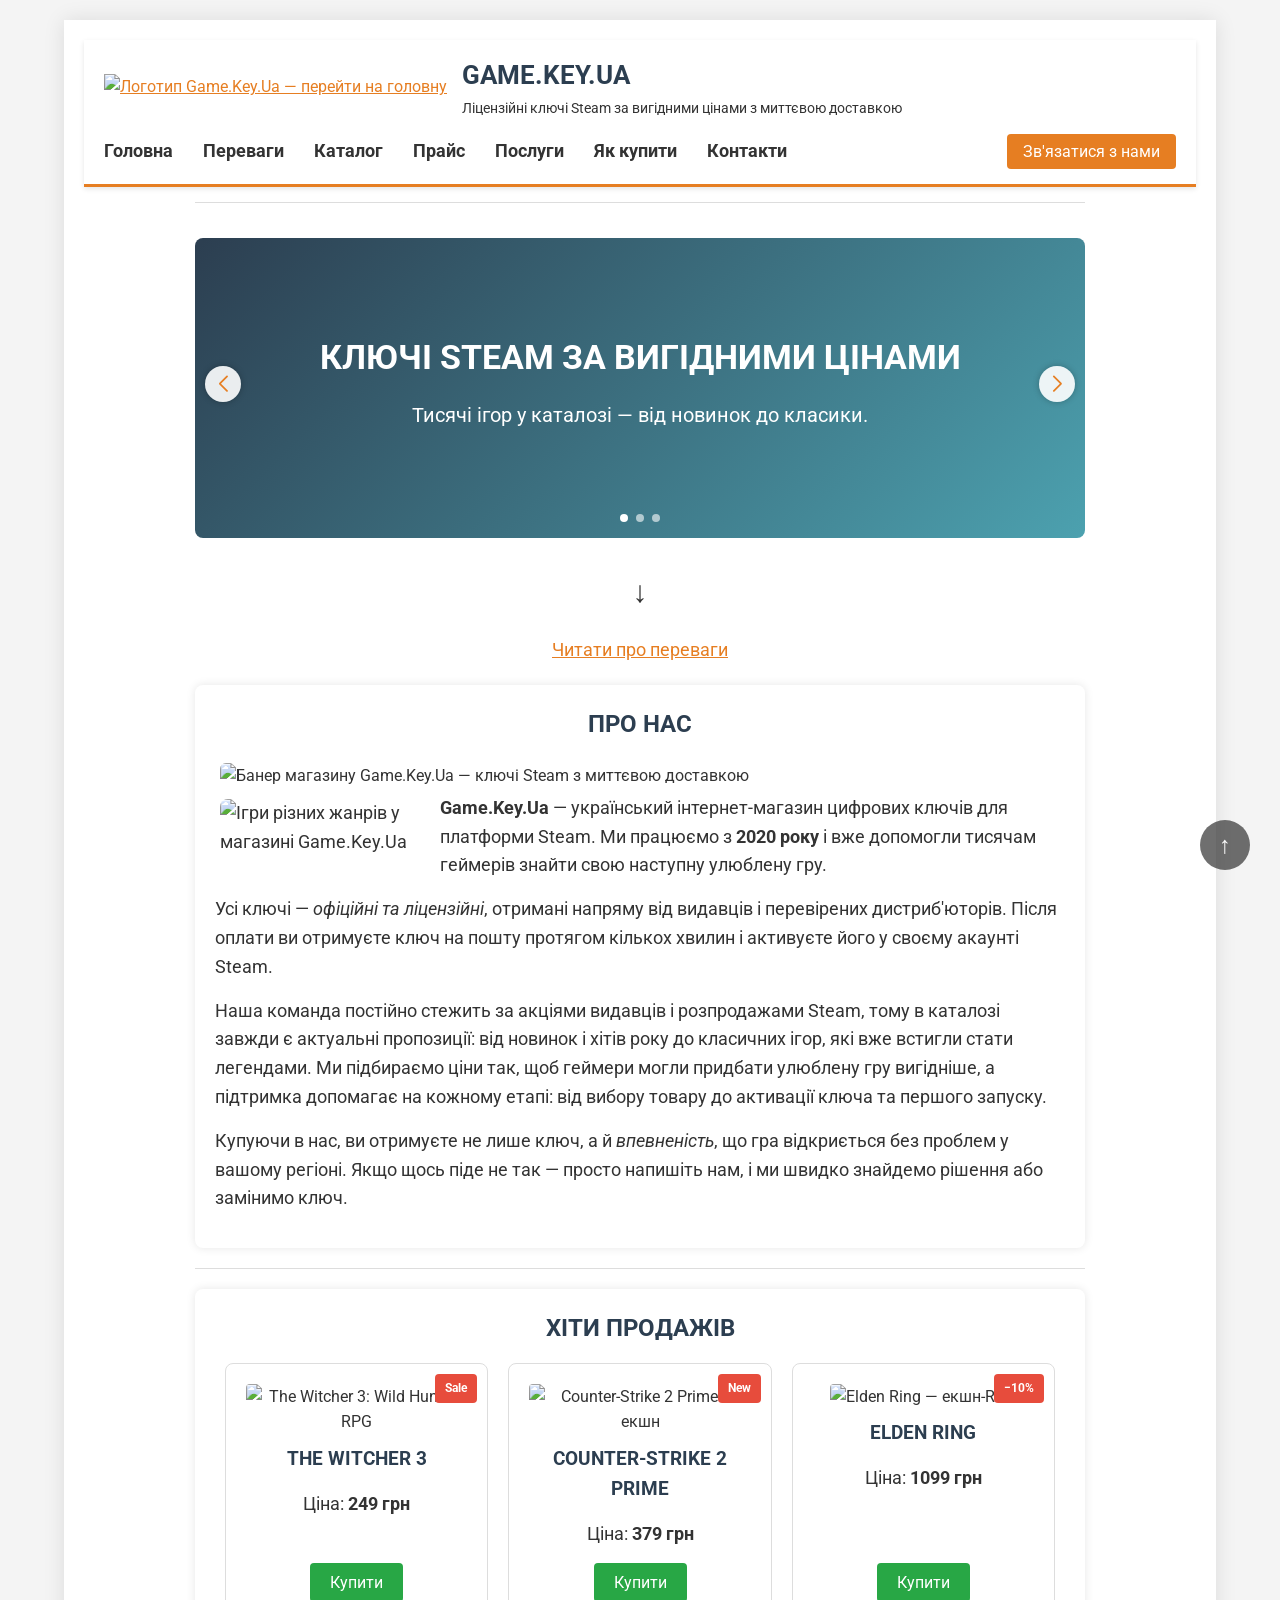
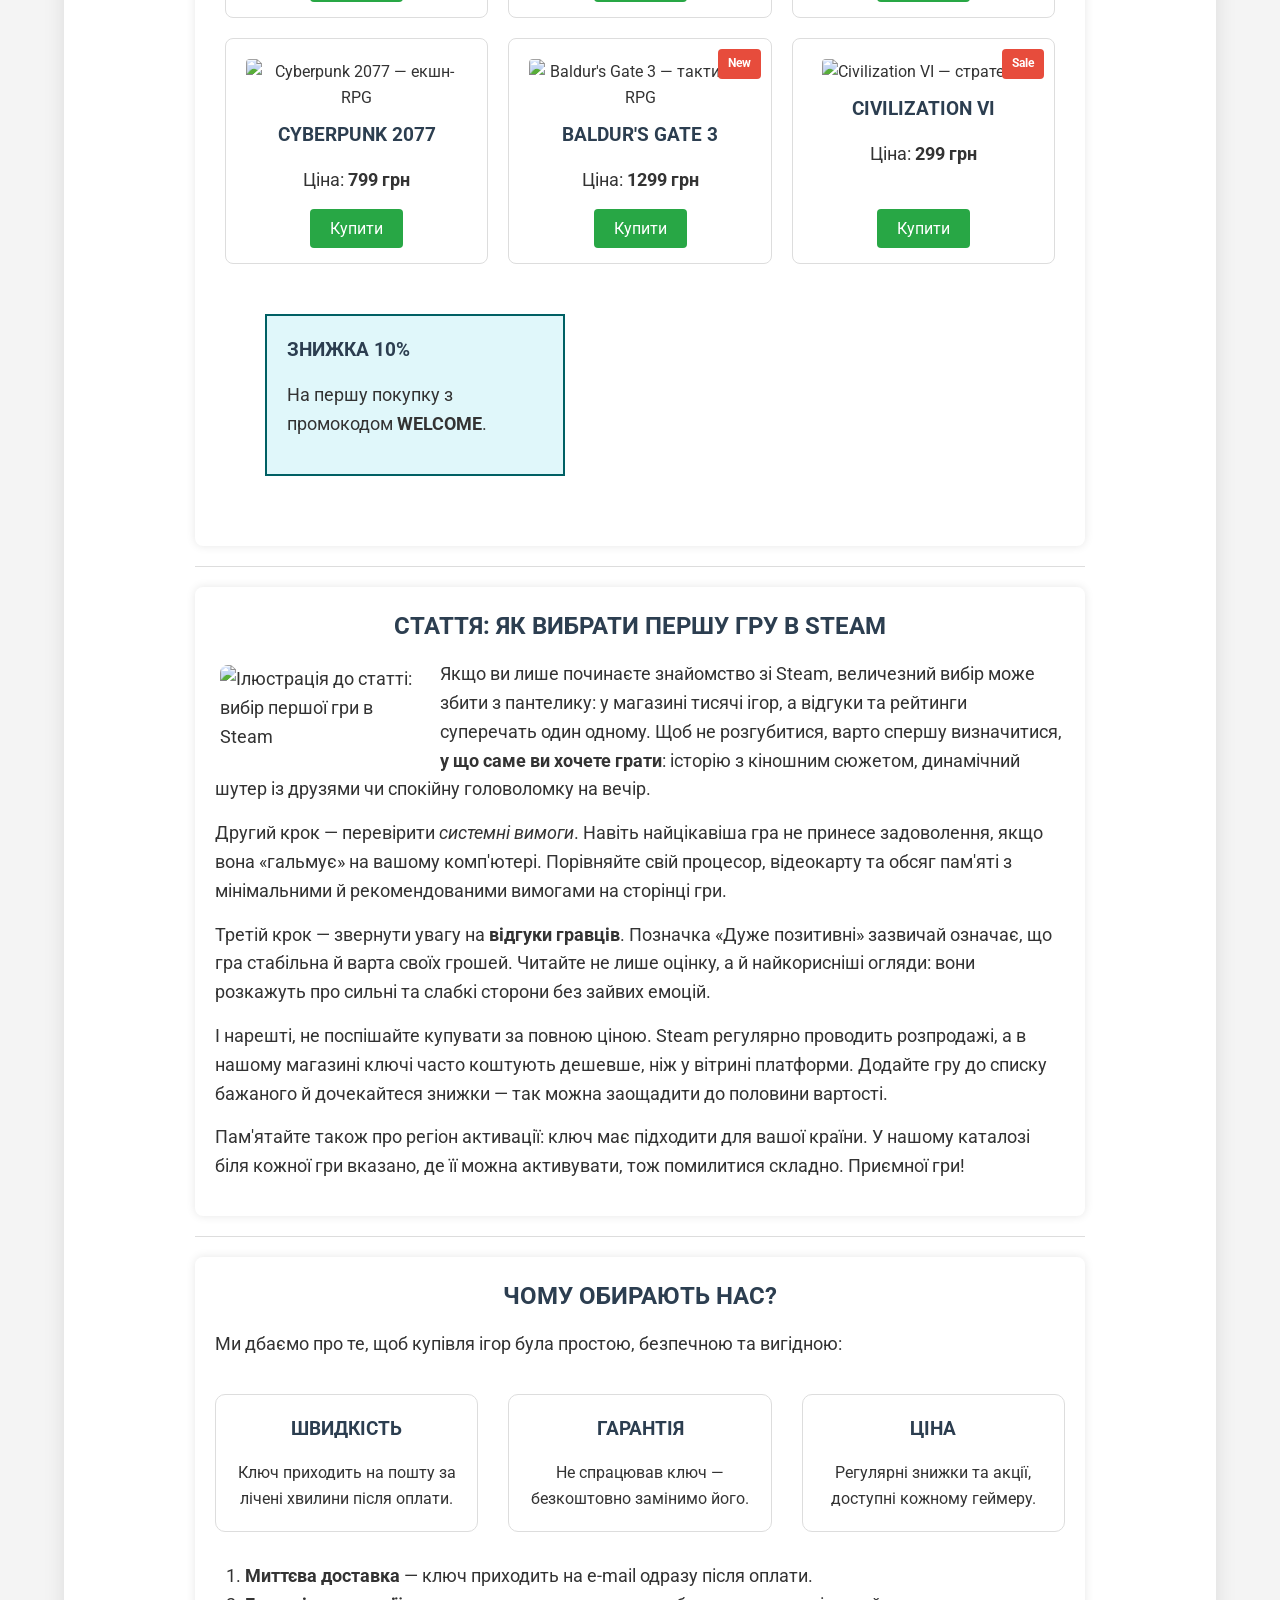
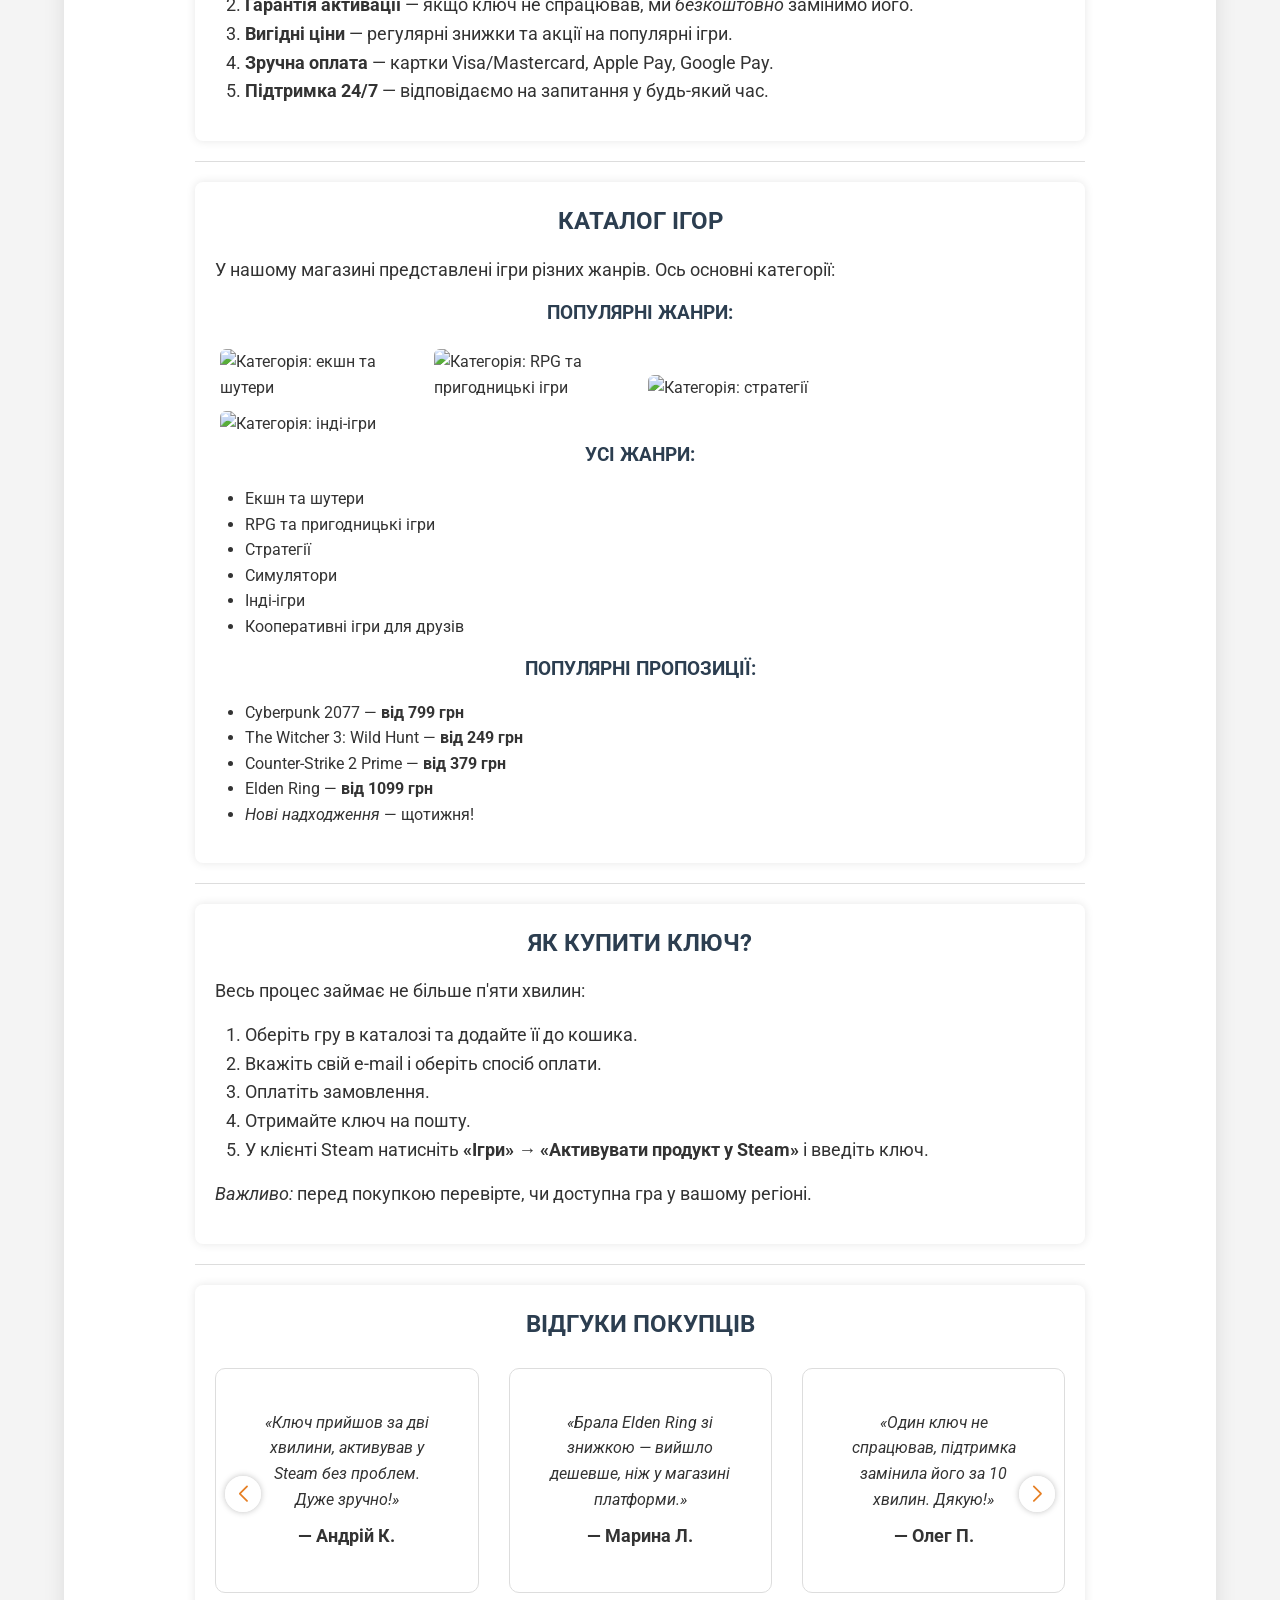
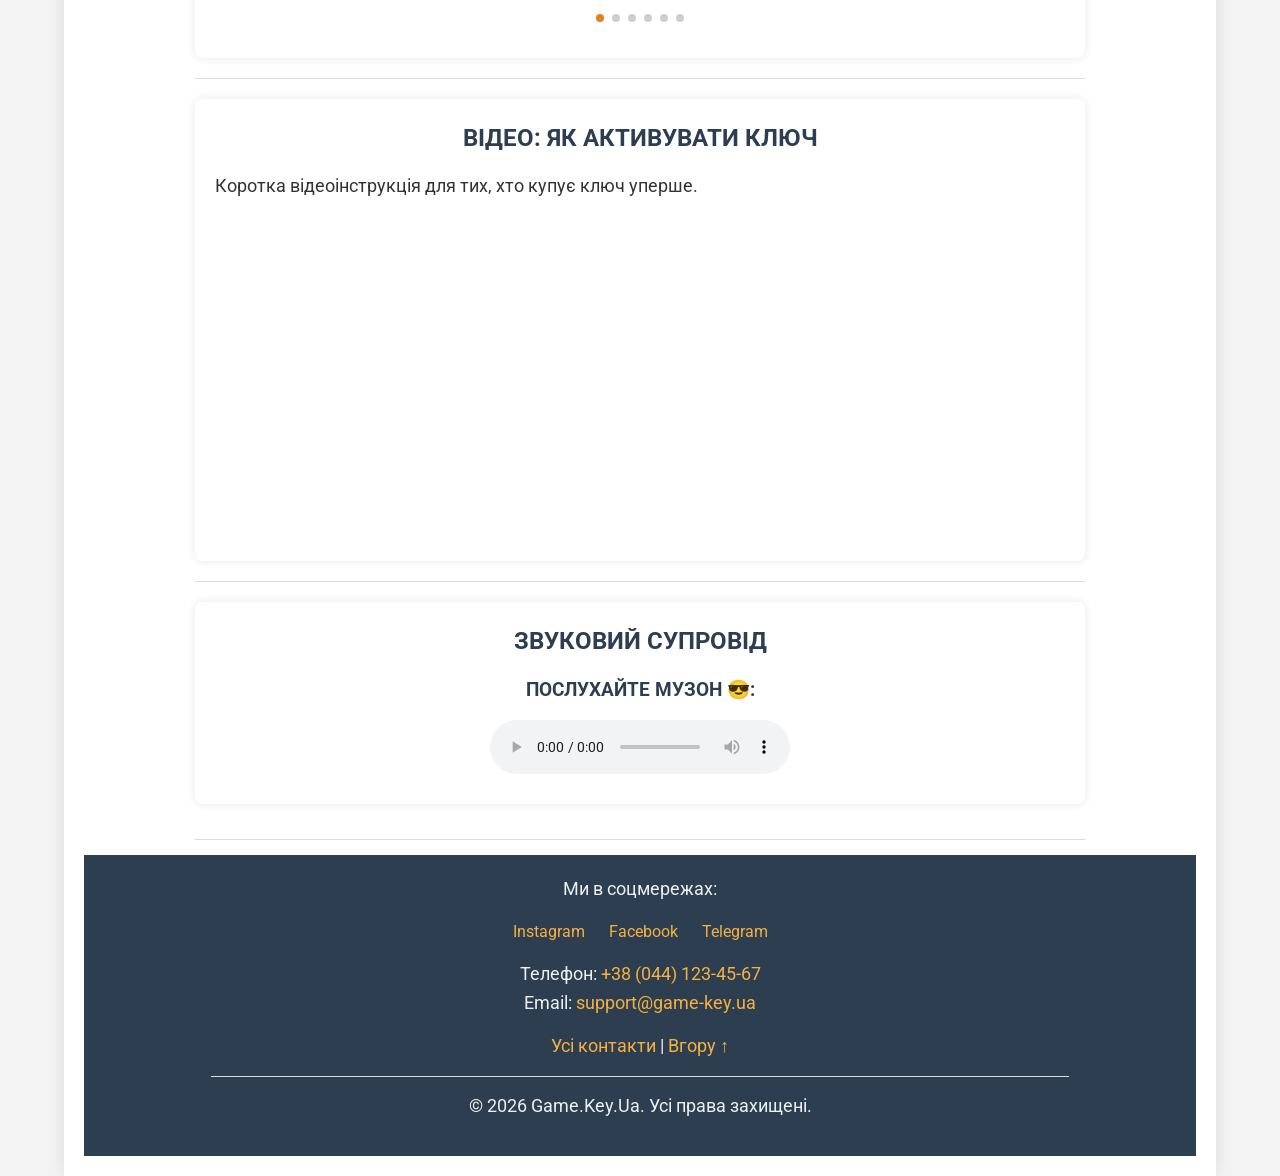
==== index.html @ f71680e0 "Add files via upload Final release" ====
<!DOCTYPE html>
<html lang="uk">
<head>
    <meta charset="UTF-8">
    <meta name="viewport" content="width=device-width, initial-scale=1.0">
    <title>Game.Key.Ua — магазин ключів Steam</title>
    <link rel="preconnect" href="https://fonts.googleapis.com">
    <link rel="preconnect" href="https://fonts.gstatic.com" crossorigin>
    <link href="https://fonts.googleapis.com/css2?family=Roboto:wght@400;700&amp;display=swap" rel="stylesheet">
    <link rel="stylesheet" href="https://cdn.jsdelivr.net/npm/swiper@11/swiper-bundle.min.css">
    <link rel="stylesheet" href="style.css">
</head>
<body>

    <div class="container wrapper">

    <header class="main-header" id="top">
        <div class="logo">
            <a href="index.html">
                <img src="img/logo.png" alt="Логотип Game.Key.Ua — перейти на головну" width="50">
            </a>
            <div class="logo-text">
                <h1>Game.Key.Ua</h1>
                <p>Ліцензійні ключі Steam за вигідними цінами з миттєвою доставкою</p>
            </div>
        </div>
        <nav class="main-menu">
            <ul>
                <li><a href="index.html">Головна</a></li>
                <li><a href="index.html#advantages">Переваги</a></li>
                <li><a href="catalog.html">Каталог</a></li>
                <li><a href="price.html">Прайс</a></li>
                <li><a href="services.html">Послуги</a></li>
                <li><a href="index.html#how-to-buy">Як купити</a></li>
                <li><a href="contacts.html">Контакти</a></li>
            </ul>
        </nav>

        <button type="button" id="open-modal-btn" class="contact-btn">Зв'язатися з нами</button>

        <button class="hamburger" aria-label="Меню" aria-expanded="false">
            <span class="bar"></span>
            <span class="bar"></span>
            <span class="bar"></span>
        </button>

        <nav class="mobile-menu">
            <a href="index.html">Головна</a>
            <a href="index.html#advantages">Переваги</a>
            <a href="catalog.html">Каталог</a>
            <a href="price.html">Прайс</a>
            <a href="services.html">Послуги</a>
            <a href="index.html#how-to-buy">Як купити</a>
            <a href="contacts.html">Контакти</a>
        </nav>
    </header>

    <hr>

    <main>

        <section class="hero">
            <div class="swiper heroSwiper">
                <div class="swiper-wrapper">
                    <div class="swiper-slide hero-slide hero-slide-1">
                        <h2>Ключі Steam за вигідними цінами</h2>
                        <p>Тисячі ігор у каталозі — від новинок до класики.</p>
                    </div>
                    <div class="swiper-slide hero-slide hero-slide-2">
                        <h2>Миттєва доставка</h2>
                        <p>Ключ приходить на e-mail за лічені хвилини після оплати.</p>
                    </div>
                    <div class="swiper-slide hero-slide hero-slide-3">
                        <h2>Гарантія активації</h2>
                        <p>Не спрацював ключ — безкоштовно замінимо його.</p>
                    </div>
                </div>

                <div class="swiper-button-next"></div>
                <div class="swiper-button-prev"></div>

                <div class="swiper-pagination"></div>
            </div>

            <div class="scroll-down">
                <span>↓</span>
            </div>
        </section>

        <p class="intro-link"><a href="#advantages">Читати про переваги</a></p>

        <section class="about-section" id="about">
            <h2>Про нас</h2>
            <img src="img/main-bg.jpg" alt="Банер магазину Game.Key.Ua — ключі Steam з миттєвою доставкою" width="600">
            <p>
                <img class="float-img" src="img/game-strategy.jpg" alt="Ігри різних жанрів у магазині Game.Key.Ua">
                <strong>Game.Key.Ua</strong> — український інтернет-магазин цифрових ключів для платформи Steam.
                Ми працюємо з <strong>2020 року</strong> і вже допомогли тисячам геймерів знайти
                свою наступну улюблену гру.
            </p>
            <p>
                Усі ключі — <em>офіційні та ліцензійні</em>, отримані напряму від видавців
                і перевірених дистриб'юторів. Після оплати ви отримуєте ключ на пошту
                протягом кількох хвилин і активуєте його у своєму акаунті Steam.
            </p>
            <p>
                Наша команда постійно стежить за акціями видавців і розпродажами Steam, тому в каталозі
                завжди є актуальні пропозиції: від новинок і хітів року до класичних ігор, які
                вже встигли стати легендами. Ми підбираємо ціни так, щоб геймери могли
                придбати улюблену гру вигідніше, а підтримка допомагає на кожному етапі: від вибору
                товару до активації ключа та першого запуску.
            </p>
            <p>
                Купуючи в нас, ви отримуєте не лише ключ, а й <em>впевненість</em>, що гра відкриється
                без проблем у вашому регіоні. Якщо щось піде не так — просто напишіть нам, і ми
                швидко знайдемо рішення або замінимо ключ.
            </p>
        </section>

        <hr>

        <section class="about-section" id="hits">
            <h2>Хіти продажів</h2>
            <div class="catalog">
                <div class="product-item">
                    <span class="badge">Sale</span>
                    <img src="img/game-rpg.jpg" alt="The Witcher 3: Wild Hunt — RPG">
                    <h3>The Witcher 3</h3>
                    <p>Ціна: <strong>249 грн</strong></p>
                    <button type="button">Купити</button>
                </div>
                <div class="product-item">
                    <span class="badge">New</span>
                    <img src="img/game-action.jpg" alt="Counter-Strike 2 Prime — екшн">
                    <h3>Counter-Strike 2 Prime</h3>
                    <p>Ціна: <strong>379 грн</strong></p>
                    <button type="button">Купити</button>
                </div>
                <div class="product-item">
                    <span class="badge">−10%</span>
                    <img src="img/game-indie.jpg" alt="Elden Ring — екшн-RPG">
                    <h3>Elden Ring</h3>
                    <p>Ціна: <strong>1099 грн</strong></p>
                    <button type="button">Купити</button>
                </div>
                <div class="product-item">
                    <img src="img/game-action.jpg" alt="Cyberpunk 2077 — екшн-RPG">
                    <h3>Cyberpunk 2077</h3>
                    <p>Ціна: <strong>799 грн</strong></p>
                    <button type="button">Купити</button>
                </div>
                <div class="product-item">
                    <span class="badge">New</span>
                    <img src="img/game-rpg.jpg" alt="Baldur's Gate 3 — тактична RPG">
                    <h3>Baldur's Gate 3</h3>
                    <p>Ціна: <strong>1299 грн</strong></p>
                    <button type="button">Купити</button>
                </div>
                <div class="product-item">
                    <span class="badge">Sale</span>
                    <img src="img/game-strategy.jpg" alt="Civilization VI — стратегія">
                    <h3>Civilization VI</h3>
                    <p>Ціна: <strong>299 грн</strong></p>
                    <button type="button">Купити</button>
                </div>
            </div>

            <div class="card">
                <h3>Знижка 10%</h3>
                <p>На першу покупку з промокодом <strong>WELCOME</strong>.</p>
            </div>
        </section>

        <hr>

        <section class="about-section" id="article">
            <article>
                <h2>Стаття: як вибрати першу гру в Steam</h2>
                <p>
                    <img class="float-img" src="img/game-indie.jpg" alt="Ілюстрація до статті: вибір першої гри в Steam">
                    Якщо ви лише починаєте знайомство зі Steam, величезний вибір може збити з пантелику:
                    у магазині тисячі ігор, а відгуки та рейтинги суперечать один одному. Щоб не
                    розгубитися, варто спершу визначитися, <strong>у що саме ви хочете грати</strong>:
                    історію з кіношним сюжетом, динамічний шутер із друзями чи спокійну головоломку на вечір.
                </p>
                <p>
                    Другий крок — перевірити <em>системні вимоги</em>. Навіть найцікавіша гра не принесе
                    задоволення, якщо вона «гальмує» на вашому комп'ютері. Порівняйте свій процесор,
                    відеокарту та обсяг пам'яті з мінімальними й рекомендованими вимогами на сторінці гри.
                </p>
                <p>
                    Третій крок — звернути увагу на <strong>відгуки гравців</strong>. Позначка «Дуже позитивні»
                    зазвичай означає, що гра стабільна й варта своїх грошей. Читайте не лише оцінку,
                    а й найкорисніші огляди: вони розкажуть про сильні та слабкі сторони без зайвих емоцій.
                </p>
                <p>
                    І нарешті, не поспішайте купувати за повною ціною. Steam регулярно проводить розпродажі,
                    а в нашому магазині ключі часто коштують дешевше, ніж у вітрині платформи. Додайте гру
                    до списку бажаного й дочекайтеся знижки — так можна заощадити до половини вартості.
                </p>
                <p>
                    Пам'ятайте також про регіон активації: ключ має підходити для вашої країни. У нашому каталозі
                    біля кожної гри вказано, де її можна активувати, тож помилитися складно. Приємної гри!
                </p>
            </article>
        </section>

        <hr>

        <section class="about-section" id="advantages">
            <h2>Чому обирають нас?</h2>
            <p>Ми дбаємо про те, щоб купівля ігор була простою, безпечною та вигідною:</p>

            <div class="features">
                <div class="feature-card">
                    <h3>Швидкість</h3>
                    <p>Ключ приходить на пошту за лічені хвилини після оплати.</p>
                </div>
                <div class="feature-card">
                    <h3>Гарантія</h3>
                    <p>Не спрацював ключ — безкоштовно замінимо його.</p>
                </div>
                <div class="feature-card">
                    <h3>Ціна</h3>
                    <p>Регулярні знижки та акції, доступні кожному геймеру.</p>
                </div>
            </div>

            <ol>
                <li><strong>Миттєва доставка</strong> — ключ приходить на e-mail одразу після оплати.</li>
                <li><strong>Гарантія активації</strong> — якщо ключ не спрацював, ми <em>безкоштовно</em> замінимо його.</li>
                <li><strong>Вигідні ціни</strong> — регулярні знижки та акції на популярні ігри.</li>
                <li><strong>Зручна оплата</strong> — картки Visa/Mastercard, Apple Pay, Google Pay.</li>
                <li><strong>Підтримка 24/7</strong> — відповідаємо на запитання у будь-який час.</li>
            </ol>
        </section>

        <hr>

        <section class="about-section" id="catalog">
            <h2>Каталог ігор</h2>
            <p>У нашому магазині представлені ігри різних жанрів. Ось основні категорії:</p>

            <h3>Популярні жанри:</h3>
            <img src="img/game-action.jpg" alt="Категорія: екшн та шутери" width="200">
            <img src="img/game-rpg.jpg" alt="Категорія: RPG та пригодницькі ігри" width="200">
            <img src="img/game-strategy.jpg" alt="Категорія: стратегії" width="200">
            <img src="img/game-indie.jpg" alt="Категорія: інді-ігри" width="200">

            <h3>Усі жанри:</h3>
            <ul>
                <li>Екшн та шутери</li>
                <li>RPG та пригодницькі ігри</li>
                <li>Стратегії</li>
                <li>Симулятори</li>
                <li>Інді-ігри</li>
                <li>Кооперативні ігри для друзів</li>
            </ul>

            <h3>Популярні пропозиції:</h3>
            <ul>
                <li>Cyberpunk 2077 — <strong>від 799 грн</strong></li>
                <li>The Witcher 3: Wild Hunt — <strong>від 249 грн</strong></li>
                <li>Counter-Strike 2 Prime — <strong>від 379 грн</strong></li>
                <li>Elden Ring — <strong>від 1099 грн</strong></li>
                <li><em>Нові надходження</em> — щотижня!</li>
            </ul>
        </section>

        <hr>

        <section class="about-section" id="how-to-buy">
            <h2>Як купити ключ?</h2>
            <p>Весь процес займає не більше п'яти хвилин:</p>
            <ol>
                <li>Оберіть гру в каталозі та додайте її до кошика.</li>
                <li>Вкажіть свій e-mail і оберіть спосіб оплати.</li>
                <li>Оплатіть замовлення.</li>
                <li>Отримайте ключ на пошту.</li>
                <li>У клієнті Steam натисніть <strong>«Ігри» → «Активувати продукт у Steam»</strong> і введіть ключ.</li>
            </ol>
            <p>
                <em>Важливо:</em> перед покупкою перевірте, чи доступна гра у вашому регіоні.
            </p>
        </section>

        <hr>

        <section class="about-section" id="reviews">
            <h2>Відгуки покупців</h2>
            <div class="swiper mySwiper">
                <div class="swiper-wrapper">
                    <div class="swiper-slide">
                        <div class="review-card">
                            <p>«Ключ прийшов за дві хвилини, активував у Steam без проблем. Дуже зручно!»</p>
                            <strong>— Андрій К.</strong>
                        </div>
                    </div>
                    <div class="swiper-slide">
                        <div class="review-card">
                            <p>«Брала Elden Ring зі знижкою — вийшло дешевше, ніж у магазині платформи.»</p>
                            <strong>— Марина Л.</strong>
                        </div>
                    </div>
                    <div class="swiper-slide">
                        <div class="review-card">
                            <p>«Один ключ не спрацював, підтримка замінила його за 10 хвилин. Дякую!»</p>
                            <strong>— Олег П.</strong>
                        </div>
                    </div>
                    <div class="swiper-slide">
                        <div class="review-card">
                            <p>«Приємний сайт, зрозумілий каталог і швидка оплата карткою.»</p>
                            <strong>— Ірина С.</strong>
                        </div>
                    </div>
                    <div class="swiper-slide">
                        <div class="review-card">
                            <p>«Купую тут уже втретє. Ціни чесні, ключі завжди робочі.»</p>
                            <strong>— Дмитро В.</strong>
                        </div>
                    </div>
                    <div class="swiper-slide">
                        <div class="review-card">
                            <p>«Подарувала другу карту поповнення — він був у захваті.»</p>
                            <strong>— Софія Т.</strong>
                        </div>
                    </div>
                </div>

                <div class="swiper-button-next"></div>
                <div class="swiper-button-prev"></div>

                <div class="swiper-pagination"></div>
            </div>
        </section>

        <hr>

        <section class="about-section" id="video">
            <h2>Відео: як активувати ключ</h2>
            <p>Коротка відеоінструкція для тих, хто купує ключ уперше.</p>

            <iframe width="560" height="315" src="https://www.youtube.com/embed/mHZG5AiTZL8?si=qpQjaSzGyDCf8bA1&amp;start=50" title="YouTube video player" frameborder="0" allow="accelerometer; autoplay; clipboard-write; encrypted-media; gyroscope; picture-in-picture; web-share" referrerpolicy="strict-origin-when-cross-origin" allowfullscreen></iframe>
        </section>


        <hr>

        <section class="about-section" id="audio">
            <h2>Звуковий супровід</h2>
            <h3>Послухайте музон 😎:</h3>
            <audio controls>
                <source src="audio/music.mp3" type="audio/mpeg">
                Ваш браузер не підтримує аудіо.
            </audio>
        </section>

    </main>

    <hr>

    <footer class="main-footer">
        <p>Ми в соцмережах:</p>
        <ul>
            <li><a href="https://instagram.com" target="_blank" rel="noopener noreferrer">Instagram</a></li>
            <li><a href="https://facebook.com" target="_blank" rel="noopener noreferrer">Facebook</a></li>
            <li><a href="https://t.me" target="_blank" rel="noopener noreferrer">Telegram</a></li>
        </ul>
        <p>
            Телефон: <a href="tel:+380441234567">+38 (044) 123-45-67</a><br>
            Email: <a href="mailto:support@game-key.ua">support@game-key.ua</a>
        </p>
        <p><a href="contacts.html">Усі контакти</a> | <a href="#top">Вгору ↑</a></p>
        <hr>
        <p>&copy; 2026 Game.Key.Ua. Усі права захищені.</p>
    </footer>

    </div>

    <div class="modal-overlay" id="my-modal">
        <div class="modal-window">
            <span class="close-modal" aria-label="Закрити">&times;</span>
            <h2>Залиште заявку</h2>
            <form>
                <input type="text" name="name" placeholder="Ваше ім'я" aria-label="Ваше ім'я" required><br><br>
                <input type="tel" name="phone" placeholder="Ваш телефон" aria-label="Ваш телефон" required><br><br>
                <button type="submit">Надіслати</button>
            </form>
            <p class="modal-success" hidden>Дякуємо! Ми зателефонуємо вам найближчим часом.</p>
        </div>
    </div>

    <a href="#" class="back-to-top">↑</a>

    <script src="https://cdn.jsdelivr.net/npm/swiper@11/swiper-bundle.min.js"></script>
    <script src="script.js"></script>

</body>
</html>
---- style.css ----
/* style.css — Game.Key.Ua */

/* ---------- Глобальне скидання (Reset CSS) ---------- */
* {
    box-sizing: border-box;
    margin: 0;
    padding: 0;
}

html, body {
    height: 100%;
}

body {
    padding-top: 20px;
}

p, h1, h2, h3, ul {
    margin-bottom: 15px;
}

/* Повертаємо відступи, які прибрав reset */
ol, dl {
    margin-bottom: 15px;
}

ul, ol {
    padding-left: 30px;
}

li > ul, li > ol {
    margin-bottom: 0;
}

dd {
    margin-left: 30px;
    margin-bottom: 10px;
}

hr {
    margin: 15px auto;
}

button {
    margin-right: 8px;
}

/* ---------- Базові налаштування ---------- */
body {
    font-family: 'Roboto', sans-serif;
    background-color: #f4f4f4;
    color: #333333;
    line-height: 1.6;
}

h1, h2, h3 {
    color: #2c3e50;
    text-align: center;
    text-transform: uppercase;
}

p {
    font-size: 18px;
    margin-bottom: 15px;
}

a {
    color: #e67e22;
}

hr {
    width: 80%;
    border: 0;
    border-top: 1px solid #dddddd;
}

img {
    max-width: 100%;
    height: auto;
}

/* ---------- Шапка ---------- */
.main-header {
    display: flex;                    /* вмикаємо flex */
    justify-content: space-between;   /* лого зліва, меню справа */
    align-items: center;              /* центруємо по вертикалі */
    flex-wrap: wrap;
    gap: 15px;
    position: sticky;
    top: 0;
    z-index: 1000;
    background-color: #ffffff;
    box-shadow: 0 2px 5px rgba(0, 0, 0, 0.1);
    padding: 15px 20px;
    border-bottom: 3px solid #e67e22;
}

.logo {
    display: flex;
    align-items: center;
    gap: 15px;
}

.logo h1 {
    text-align: left;
    font-size: 26px;
    margin-bottom: 0;
}

.logo-text p {
    font-size: 14px;
    margin-bottom: 0;
}

.intro-link {
    text-align: center;
    margin-top: 20px;
}

/* ---------- Секції ---------- */
.about-section {
    background-color: #ffffff;
    padding: 20px;
    margin: 20px auto;
    width: 80%;
    box-sizing: border-box;
    border-radius: 8px;
    box-shadow: 0 0 10px rgba(0, 0, 0, 0.1);
}

.about-section img {
    display: inline-block;
    margin: 5px;
    border-radius: 6px;
}

.about-section ol,
.about-section dl {
    font-size: 18px;
}

.about-section iframe,
.about-section audio {
    display: block;
    margin: 10px auto;
    max-width: 100%;
}

/* ---------- Меню (списки) ---------- */
/* меню (ul) теж flex — пункти стають в ряд */
.main-header ul,
nav ul {
    display: flex;
    flex-wrap: wrap;
    justify-content: center;
    list-style: none;
    gap: 30px;
    padding: 0;
    margin-bottom: 0;
}

nav a {
    text-decoration: none;
    color: #333;
    font-weight: bold;
    font-size: 18px;
}

nav a:hover {
    color: #e67e22;
}

/* ---------- Таблиці ---------- */
table {
    border-collapse: collapse;
    background-color: #ffffff;
}

caption {
    font-weight: bold;
    padding: 10px;
}

th {
    background-color: #2c3e50;
    color: #ffffff;
}

tfoot td {
    font-weight: bold;
    background-color: #fdf0e3;
}

/* ---------- Форма ---------- */
input[type="text"],
input[type="email"],
input[type="password"],
select,
textarea {
    font-family: inherit;
    font-size: 16px;
    padding: 6px;
    border: 1px solid #bbbbbb;
    border-radius: 4px;
}

button {
    font-family: inherit;
    font-size: 16px;
    padding: 8px 18px;
    border: 0;
    border-radius: 4px;
    background-color: #e67e22;
    color: #ffffff;
    cursor: pointer;
}

button:hover {
    background-color: #cf6d17;
}

/* ---------- Футер ---------- */
.main-footer {
    background-color: #2c3e50;
    color: #ecf0f1;
    padding: 20px;
    text-align: center;
}

.main-footer h2 {
    color: #ffffff;
}

.main-footer ul {
    display: flex;
    justify-content: center;
    flex-wrap: wrap;
    gap: 24px;
    list-style: none;
    padding: 0;
}

.main-footer a {
    color: #f5b041;
    text-decoration: none;
}

.main-footer a:hover {
    text-decoration: underline;
}

/* ---------- Контейнер (margin: 0 auto) ---------- */
.container {
    max-width: 1200px;
    width: 90%;
    margin: 0 auto;
    background-color: white;
    padding: 20px;
    box-shadow: 0 0 20px rgba(0, 0, 0, 0.1);
}

/* ---------- Margin vs Padding (експеримент) ---------- */
.card {
    background-color: #e0f7fa;
    border: 2px solid #006064;
    width: 300px;
    padding: 20px;
    margin: 50px;
}

.card h3 {
    text-align: left;
}

/* ---------- Картки товарів ---------- */
.catalog {
    display: flex;
    flex-wrap: wrap;          /* дозволяємо перенесення на новий рядок */
    justify-content: center;
    gap: 20px;
}

.product-item {
    position: relative;
    display: flex;            /* картка теж flex-стовпчик: кнопка завжди внизу */
    flex-direction: column;
    align-items: center;
    width: calc(33.333% - 20px);
    border: 1px solid #ddd;
    padding: 15px;
    text-align: center;
    background: #fff;
    border-radius: 8px;
}

.product-item img {
    max-width: 100%;
    height: auto;
    border-radius: 4px;
    margin-bottom: 10px;
}

.product-item button {
    padding: 10px 20px;
    margin-top: auto;
    margin-right: 0;
    background-color: #28a745;
    color: white;
    border: none;
    cursor: pointer;
}

.product-item button:hover {
    background-color: #218838;
}

/* ---------- Обтікання зображення (float) ---------- */
.about-section .float-img {
    float: left;
    margin-right: 20px;
    margin-bottom: 10px;
    width: 200px;
    border-radius: 8px;
}

/* щоб секція "обіймала" зображення, що обтікається */
.about-section::after {
    content: "";
    display: block;
    clear: both;
}

/* ---------- Бейджі на товарах (relative + absolute) ---------- */
.badge {
    position: absolute;
    top: 10px;
    right: 10px;
    background-color: #e74c3c;
    color: white;
    padding: 5px 10px;
    border-radius: 4px;
    font-size: 12px;
    font-weight: bold;
    z-index: 10;
}

/* ---------- Кнопка "Вгору" (fixed) ---------- */
.back-to-top {
    position: fixed;
    bottom: 30px;
    right: 30px;
    width: 50px;
    height: 50px;
    background-color: #333;
    color: #fff;
    text-align: center;
    line-height: 50px;
    border-radius: 50%;
    text-decoration: none;
    font-size: 24px;
    opacity: 0.7;
    transition: 0.3s;
}

.back-to-top:hover {
    opacity: 1;
    background-color: #e67e22;
}

/* ---------- Секція "Переваги": 3 картки в ряд (Flexbox + gap) ---------- */
.features {
    display: flex;
    justify-content: center;
    gap: 30px;
    padding: 20px 0 30px;
}

.feature-card {
    flex: 1;
    max-width: 300px;
    text-align: center;
    border: 1px solid #ddd;
    padding: 20px;
    border-radius: 10px;
}

.feature-card p {
    font-size: 16px;
    margin-bottom: 0;
}

/* ---------- Липкий футер (Flexbox) ---------- */
.wrapper {
    display: flex;
    flex-direction: column;
    min-height: calc(100vh - 20px); /* 20px — padding-top у body */
}

main {
    flex: 1;   /* main займає весь вільний простір і штовхає футер донизу */
}

/* ---------- Адаптивність ---------- */
@media (max-width: 800px) {
    .product-item {
        width: calc(50% - 20px);
    }
    .features {
        flex-direction: column;
        align-items: center;
    }
    .feature-card {
        max-width: 100%;
        width: 100%;
    }
}

@media (max-width: 520px) {
    .product-item {
        width: 100%;
    }
}

/* ---------- CSS Grid: галерея ---------- */
.gallery {
    display: grid;
    grid-template-columns: repeat(4, 1fr);   /* 4 колонки рівної ширини */
    grid-auto-rows: minmax(200px, auto);     /* висота рядків: мінімум 200px */
    gap: 15px;
    max-width: 1200px;
    margin: 20px auto;
}

.gallery-item {
    position: relative;
    background-color: #ddd;
    border-radius: 8px;
    overflow: hidden;
}

.gallery-item img {
    position: absolute;
    top: 0;
    left: 0;
    display: block;
    width: 100%;
    height: 100%;
    margin: 0;
    border-radius: 0;
    object-fit: cover;
}

.item-1 {
    grid-column: span 2;   /* 2 колонки по ширині */
    grid-row: span 2;      /* 2 рядки по висоті (великий блок) */
}

.item-2 {
    grid-column: span 2;   /* широкий блок зверху справа */
}

.item-5 {
    grid-column: span 4;   /* широкий блок на всю ширину знизу */
}

@media (max-width: 700px) {
    .gallery {
        grid-template-columns: repeat(2, 1fr);
    }
    .item-5 {
        grid-column: span 2;
    }
}

/* ---------- Swiper: слайдер відгуків ---------- */
.swiper {
    --swiper-theme-color: #e67e22;
    width: 100%;
    height: 280px;               /* висота слайдера обов'язкова */
    padding: 10px 0 45px;        /* місце знизу для крапочок */
}

.swiper-slide {
    display: flex;
    justify-content: center;
    align-items: center;
    background: #fff;
    font-size: 18px;
}

.review-card {
    width: 100%;
    height: 100%;
    display: flex;
    flex-direction: column;
    justify-content: center;
    gap: 10px;
    padding: 20px 40px;
    border: 1px solid #ddd;
    border-radius: 10px;
    text-align: center;
}

.review-card p {
    font-size: 16px;
    font-style: italic;
    margin-bottom: 0;
}

.swiper-button-next,
.swiper-button-prev {
    width: 36px;
    height: 36px;
    background: rgba(255, 255, 255, 0.9);
    border-radius: 50%;
    box-shadow: 0 0 6px rgba(0, 0, 0, 0.25);
}

.swiper-button-next::after,
.swiper-button-prev::after {
    font-size: 16px;
    font-weight: bold;
}

/* ---------- Анімація "Scroll Down" (@keyframes) ---------- */
.scroll-down {
    text-align: center;
    margin-top: 30px;
    font-size: 30px;
    color: #333;
    animation: bounce 2s infinite;   /* назва, час, повторення */
}

@keyframes bounce {
    0%, 20%, 50%, 80%, 100% {
        transform: translateY(0);
    }
    40% {
        transform: translateY(-10px);
    }
    60% {
        transform: translateY(-5px);
    }
}

@media (prefers-reduced-motion: reduce) {
    .scroll-down {
        animation: none;
    }
}

/* ---------- Hero-слайдер ---------- */
.hero {
    width: 80%;
    margin: 20px auto;
}

.heroSwiper {
    height: 300px;
    padding: 0;
    border-radius: 8px;
}

.hero-slide {
    flex-direction: column;
    padding: 20px 70px;
    color: #fff;
    text-align: center;
}

.hero-slide-1 { background: linear-gradient(135deg, #2c3e50, #4ca1af); }
.hero-slide-2 { background: linear-gradient(135deg, #e67e22, #c0392b); }
.hero-slide-3 { background: linear-gradient(135deg, #1b2838, #2a475e); }

.hero-slide h2 {
    color: #fff;
    font-size: 34px;
}

.hero-slide p {
    font-size: 20px;
}

.heroSwiper .swiper-pagination-bullet {
    background: #fff;
    opacity: 0.6;
}

.heroSwiper .swiper-pagination-bullet-active {
    opacity: 1;
}

/* Анімація тексту на слайді: fade-in-up.
   Swiper сам додає клас .swiper-slide-active активному слайду */
.heroSwiper .swiper-slide h2,
.heroSwiper .swiper-slide p {
    opacity: 0;
    transform: translateY(20px);
    transition: 0.5s;
}

.heroSwiper .swiper-slide-active h2,
.heroSwiper .swiper-slide-active p {
    opacity: 1;
    transform: translateY(0);
}

/* параграф вилітає після заголовка */
.heroSwiper .swiper-slide-active p {
    transition-delay: 0.3s;
}

/* ---------- Кнопка "Гамбургер" ---------- */
.hamburger {
    display: none;            /* на ПК ховаємо */
    position: relative;
    z-index: 1001;            /* завжди над меню, щоб можна було закрити */
    border: none;
    background: none;
    cursor: pointer;
    padding: 5px;
}

.bar {
    display: block;
    width: 25px;
    height: 3px;
    margin: 5px auto;
    background-color: #333;
    transition: all 0.3s ease-in-out;
}

/* кнопка в стані active перетворюється на хрестик */
.hamburger.active .bar:nth-child(2) {
    opacity: 0;
}

.hamburger.active .bar:nth-child(1) {
    transform: translateY(8px) rotate(45deg);
}

.hamburger.active .bar:nth-child(3) {
    transform: translateY(-8px) rotate(-45deg);
}

/* ---------- Мобільне меню (виїжджає збоку) ---------- */
.mobile-menu {
    position: fixed;
    left: -100%;              /* сховане за лівим краєм екрана */
    top: 0;
    z-index: 1000;
    width: 70%;
    height: 100vh;
    display: flex;
    flex-direction: column;
    gap: 25px;
    padding: 90px 30px 30px;
    background: white;
    box-shadow: 4px 0 15px rgba(0, 0, 0, 0.2);
    transition: 0.3s;
}

.mobile-menu a {
    font-size: 22px;
}

.mobile-menu.active {
    left: 0;                  /* виїжджає на екран */
}

@media (min-width: 769px) {
    .mobile-menu {
        display: none;
    }
}

/* показуємо гамбургер лише на телефонах */
@media (max-width: 768px) {
    .hamburger {
        display: block;
    }

    .main-menu {
        display: none;        /* ховаємо звичайне меню */
    }

    .hero,
    .about-section {
        width: 100%;
    }

    .hero-slide {
        padding: 20px 50px;
    }

    .hero-slide h2 {
        font-size: 24px;
    }
}

/* ---------- Кнопка виклику модального вікна ---------- */
.contact-btn {
    padding: 8px 16px;
    white-space: nowrap;
    margin-right: 0;
}

/* ---------- Таби ---------- */
.tabs-header {
    display: flex;
    flex-wrap: wrap;
    gap: 10px;
    border-bottom: 1px solid #ddd;
}

.tab-btn {
    background: none;
    color: #333;
    margin-right: 0;
    padding: 10px 16px;
    border-radius: 0;
    border-bottom: 2px solid transparent;
}

.tab-btn:hover {
    background: #f4f4f4;
}

/* Ховаємо весь контент */
.tab-content {
    display: none;
    animation: fadeIn 0.5s;
    padding: 20px 0 5px;
}

/* Показуємо тільки активний */
.tab-content.active {
    display: block;
}

/* Стиль активної кнопки */
.tab-btn.active {
    border-bottom: 2px solid #e67e22;
    font-weight: bold;
    background: none;
}

@keyframes fadeIn {
    from { opacity: 0; }
    to { opacity: 1; }
}

/* ---------- Модальне вікно ---------- */
.modal-overlay {
    position: fixed;
    top: 0;
    left: 0;
    width: 100%;
    height: 100%;
    background: rgba(0, 0, 0, 0.6);
    display: none;
    justify-content: center;
    align-items: center;
    z-index: 9999;
}

.modal-overlay.open {
    display: flex;
}

.modal-window {
    background: white;
    padding: 30px;
    border-radius: 10px;
    width: 300px;
    max-width: 90%;
    position: relative;
}

.modal-window input {
    width: 100%;
}

.modal-window h2 {
    font-size: 22px;
}

.modal-success {
    text-align: center;
    margin-bottom: 0;
}

.close-modal {
    position: absolute;
    top: 10px;
    right: 15px;
    font-size: 24px;
    cursor: pointer;
}

@media (max-width: 520px) {
    .logo-text p {
        display: none;
    }
}
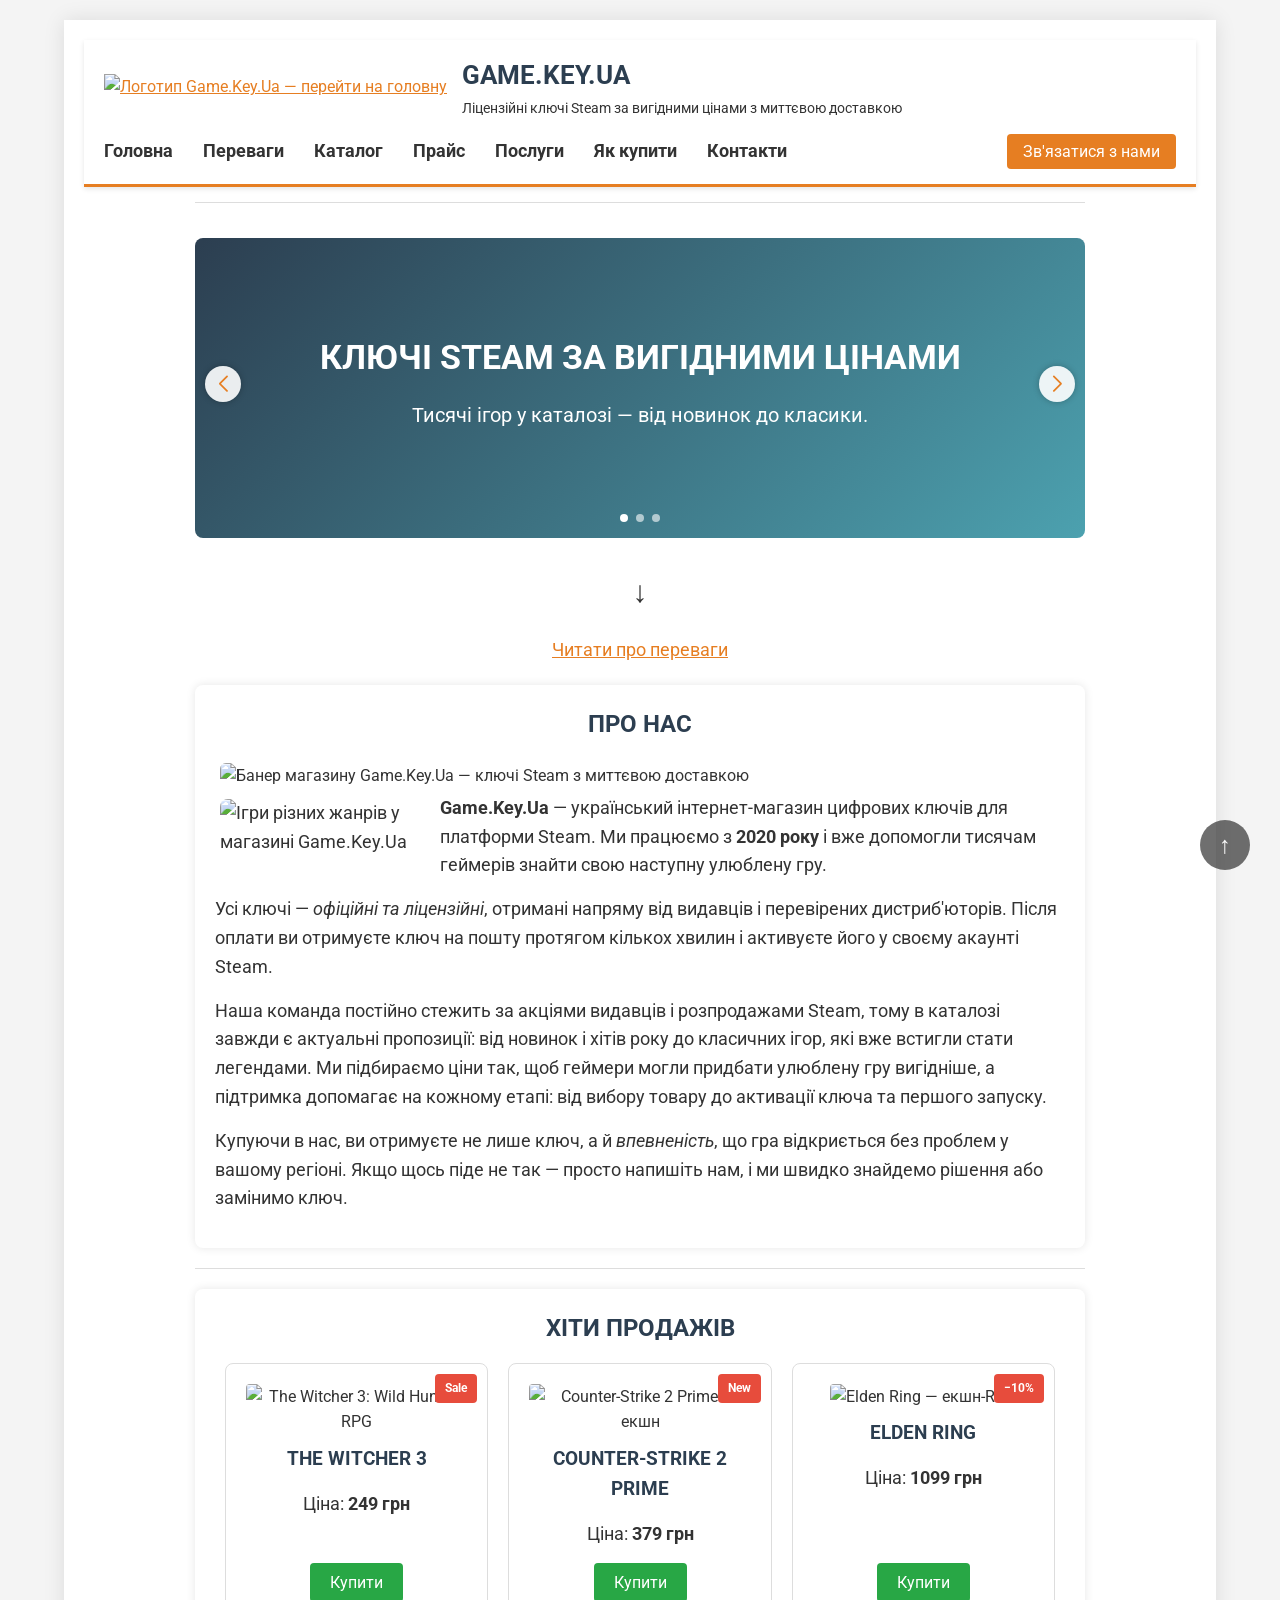
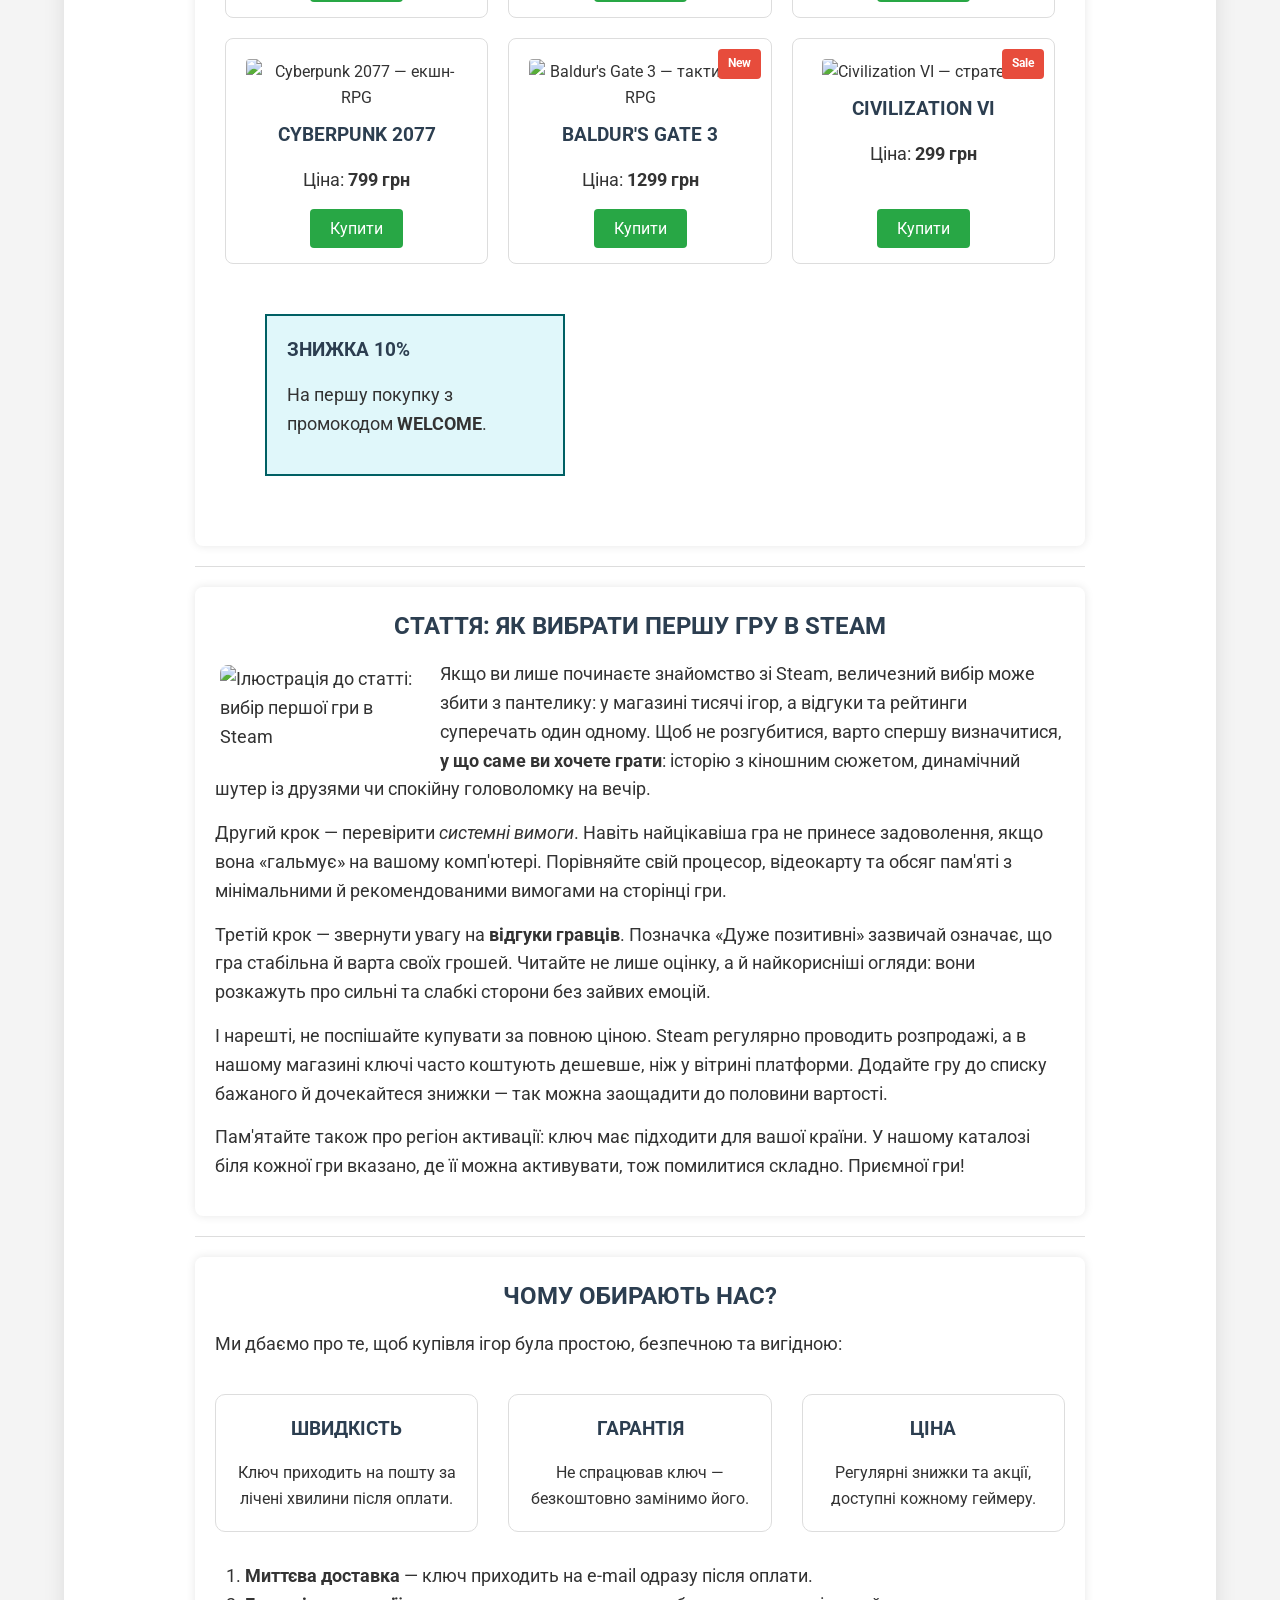
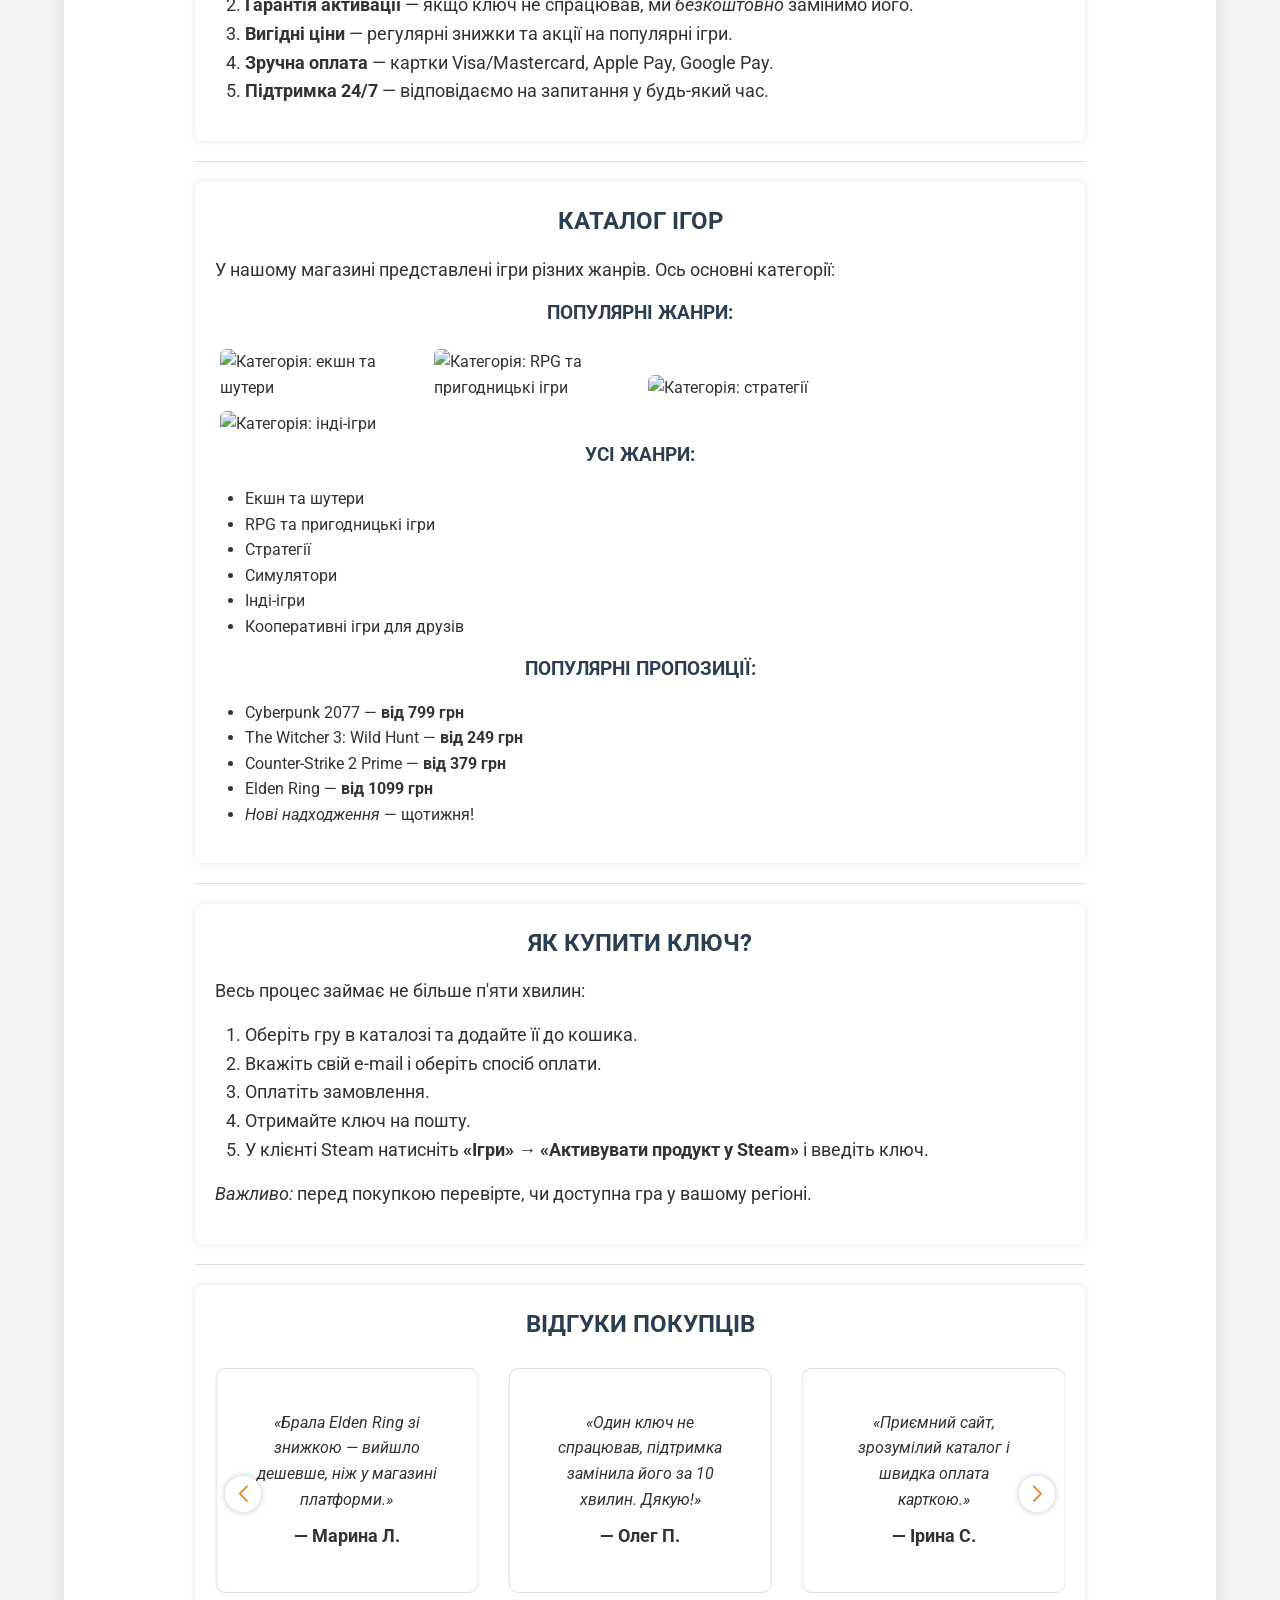
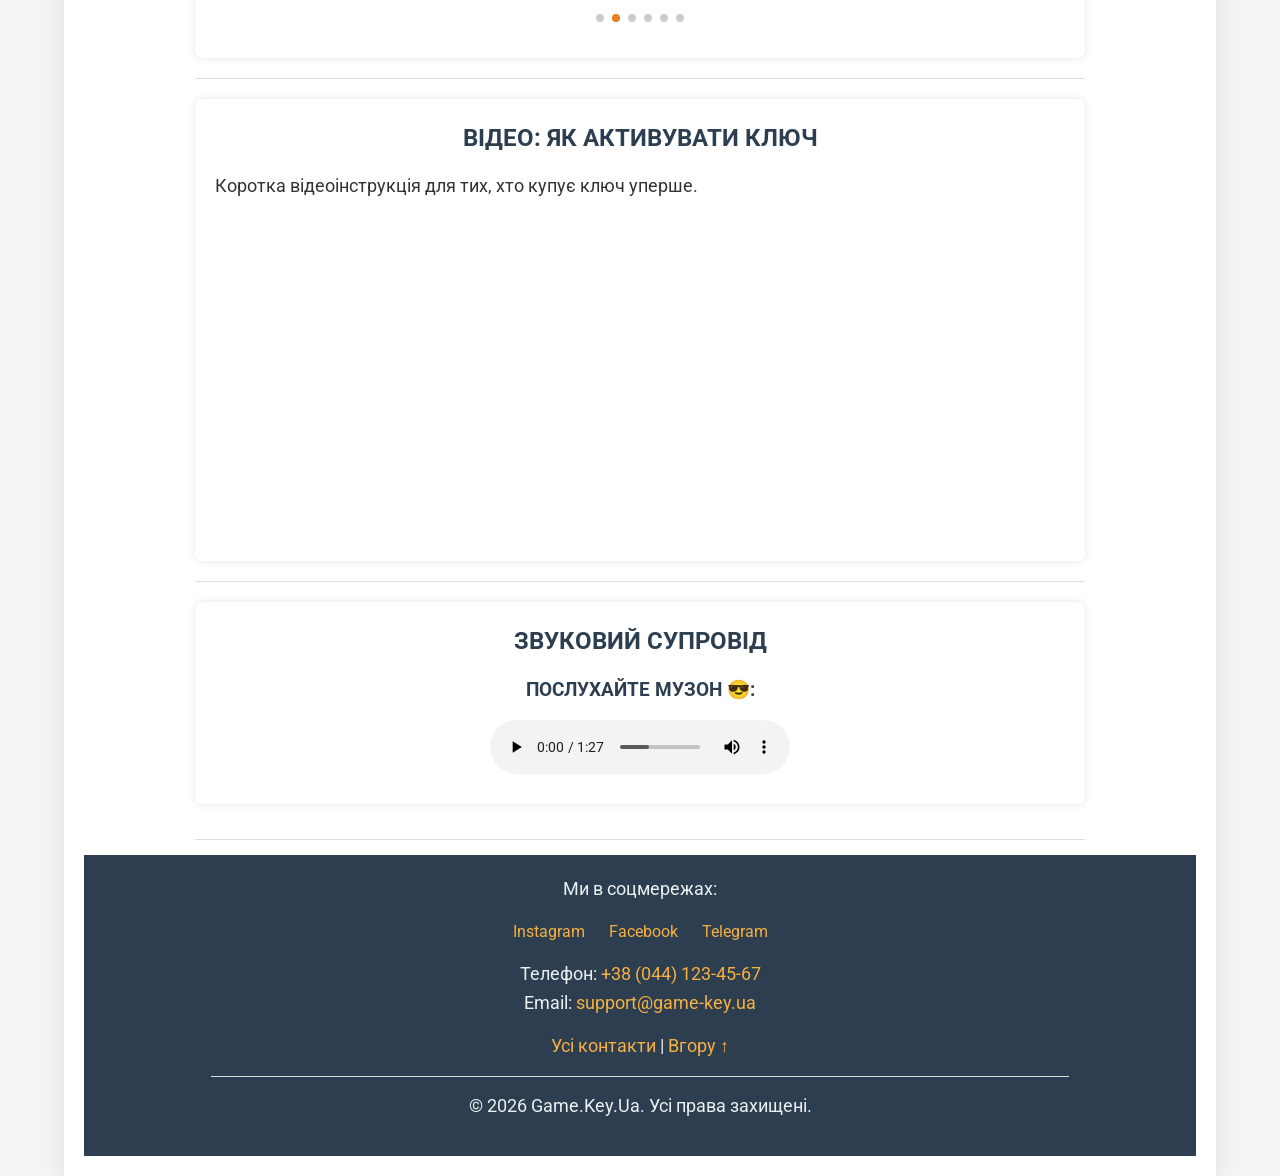
==== commit 32e63713: "Update audio source path in index.html" ====
--- a/index.html
+++ b/index.html
@@ -351,7 +351,7 @@
             <h2>Звуковий супровід</h2>
             <h3>Послухайте музон 😎:</h3>
             <audio controls>
-                <source src="audio/music.mp3" type="audio/mpeg">
+                <source src="music.mp3" type="audio/mpeg">
                 Ваш браузер не підтримує аудіо.
             </audio>
         </section>
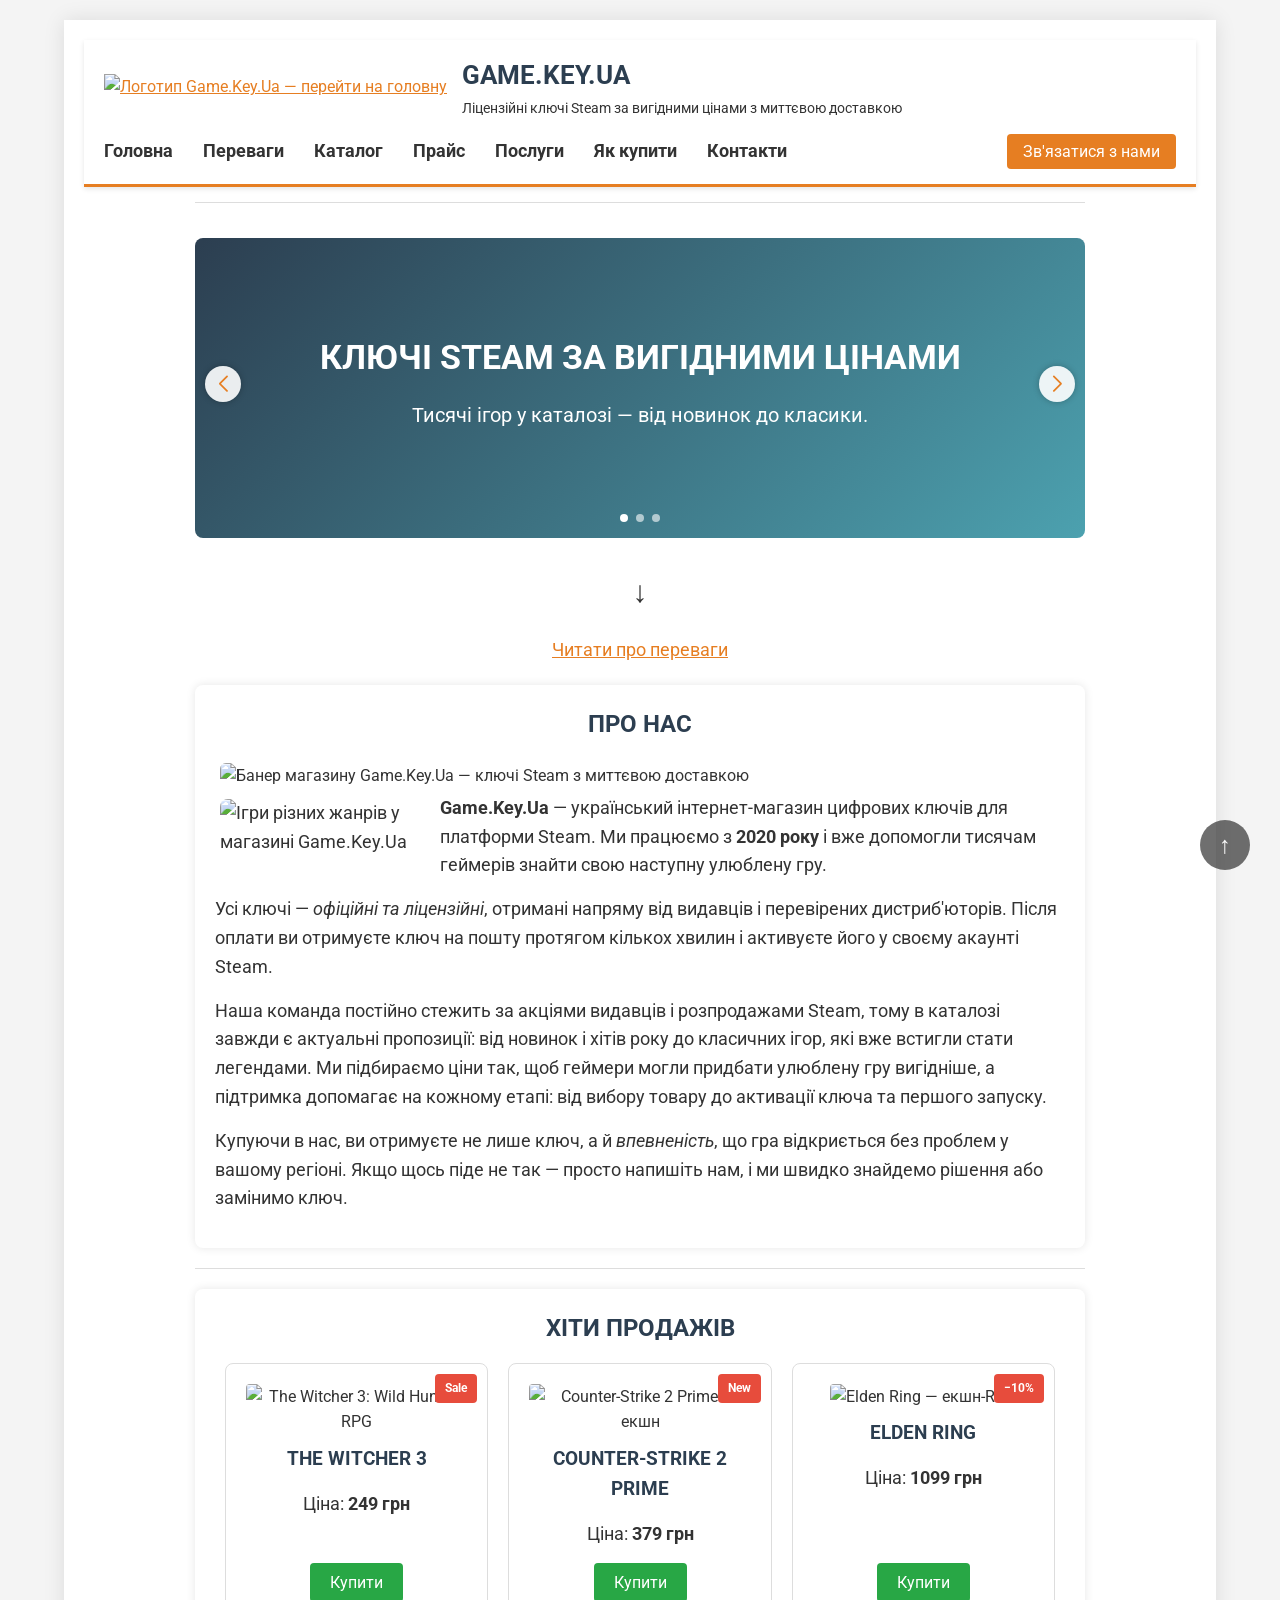
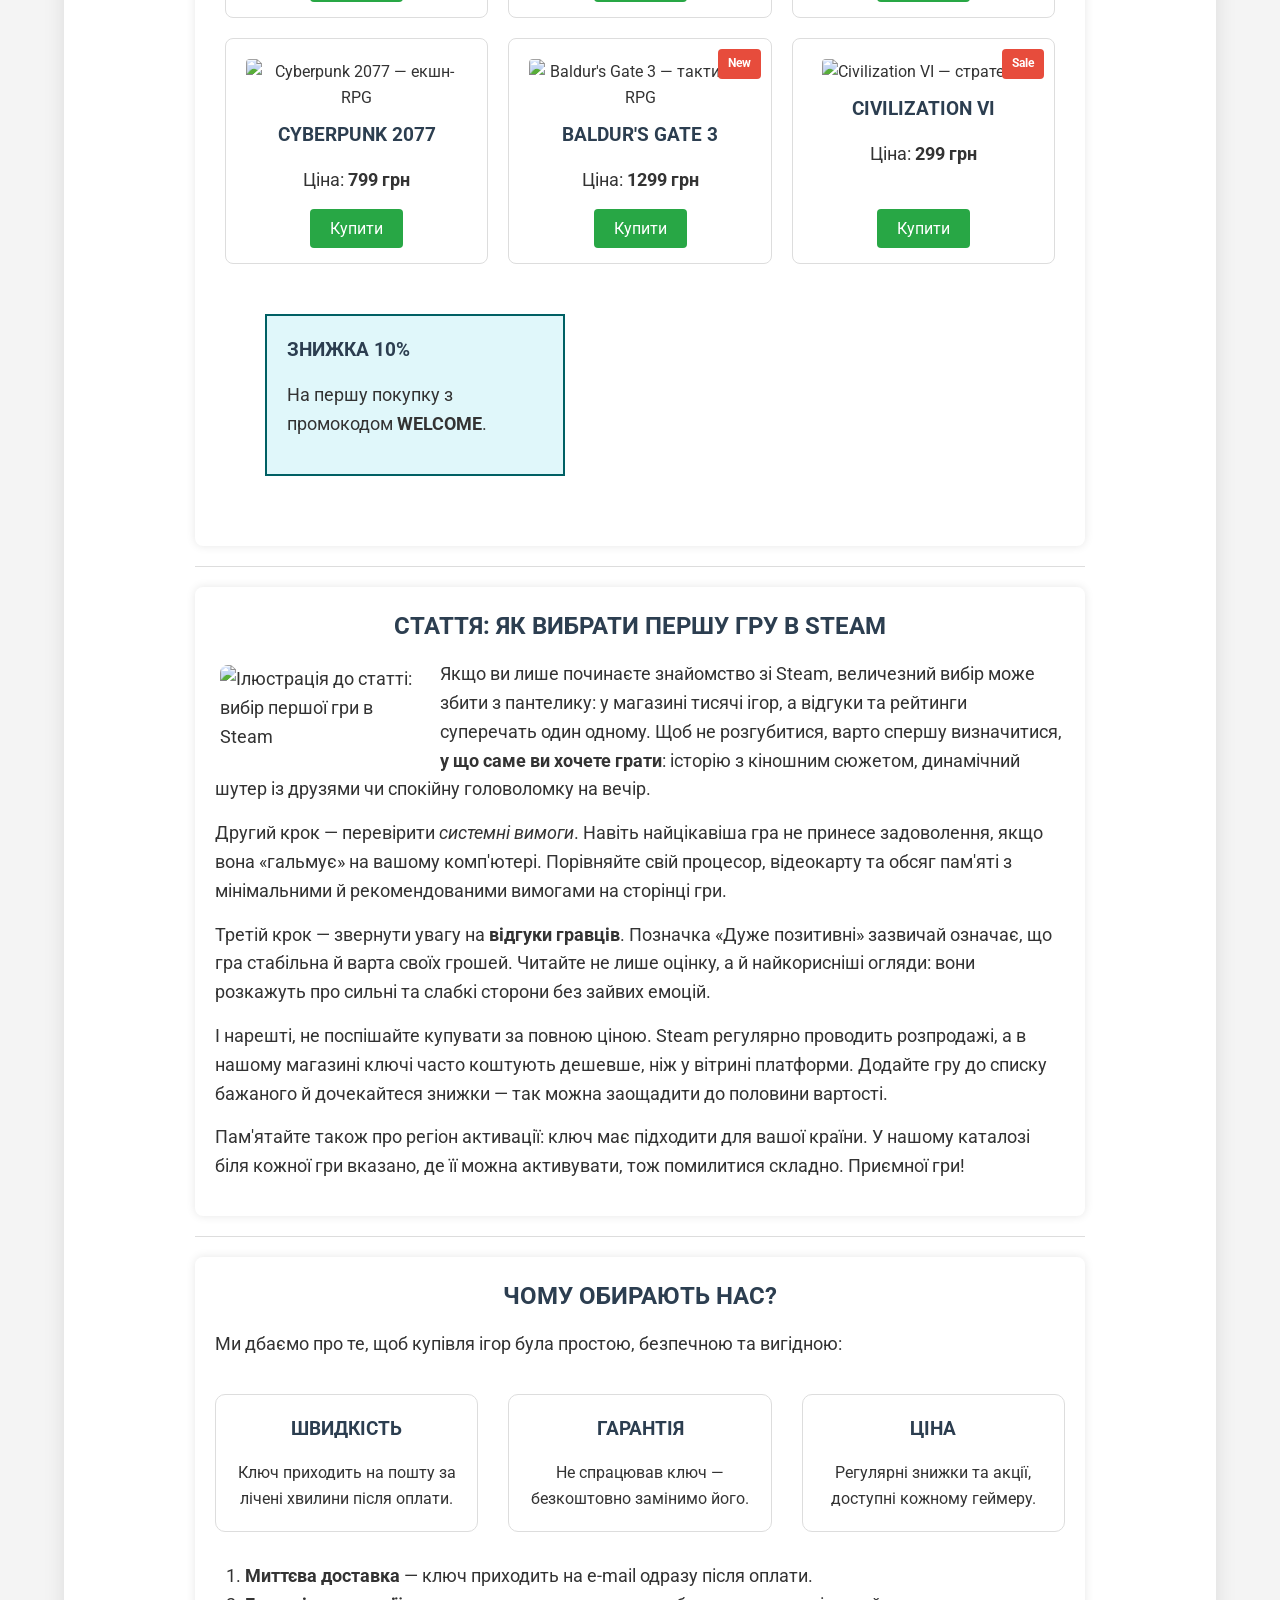
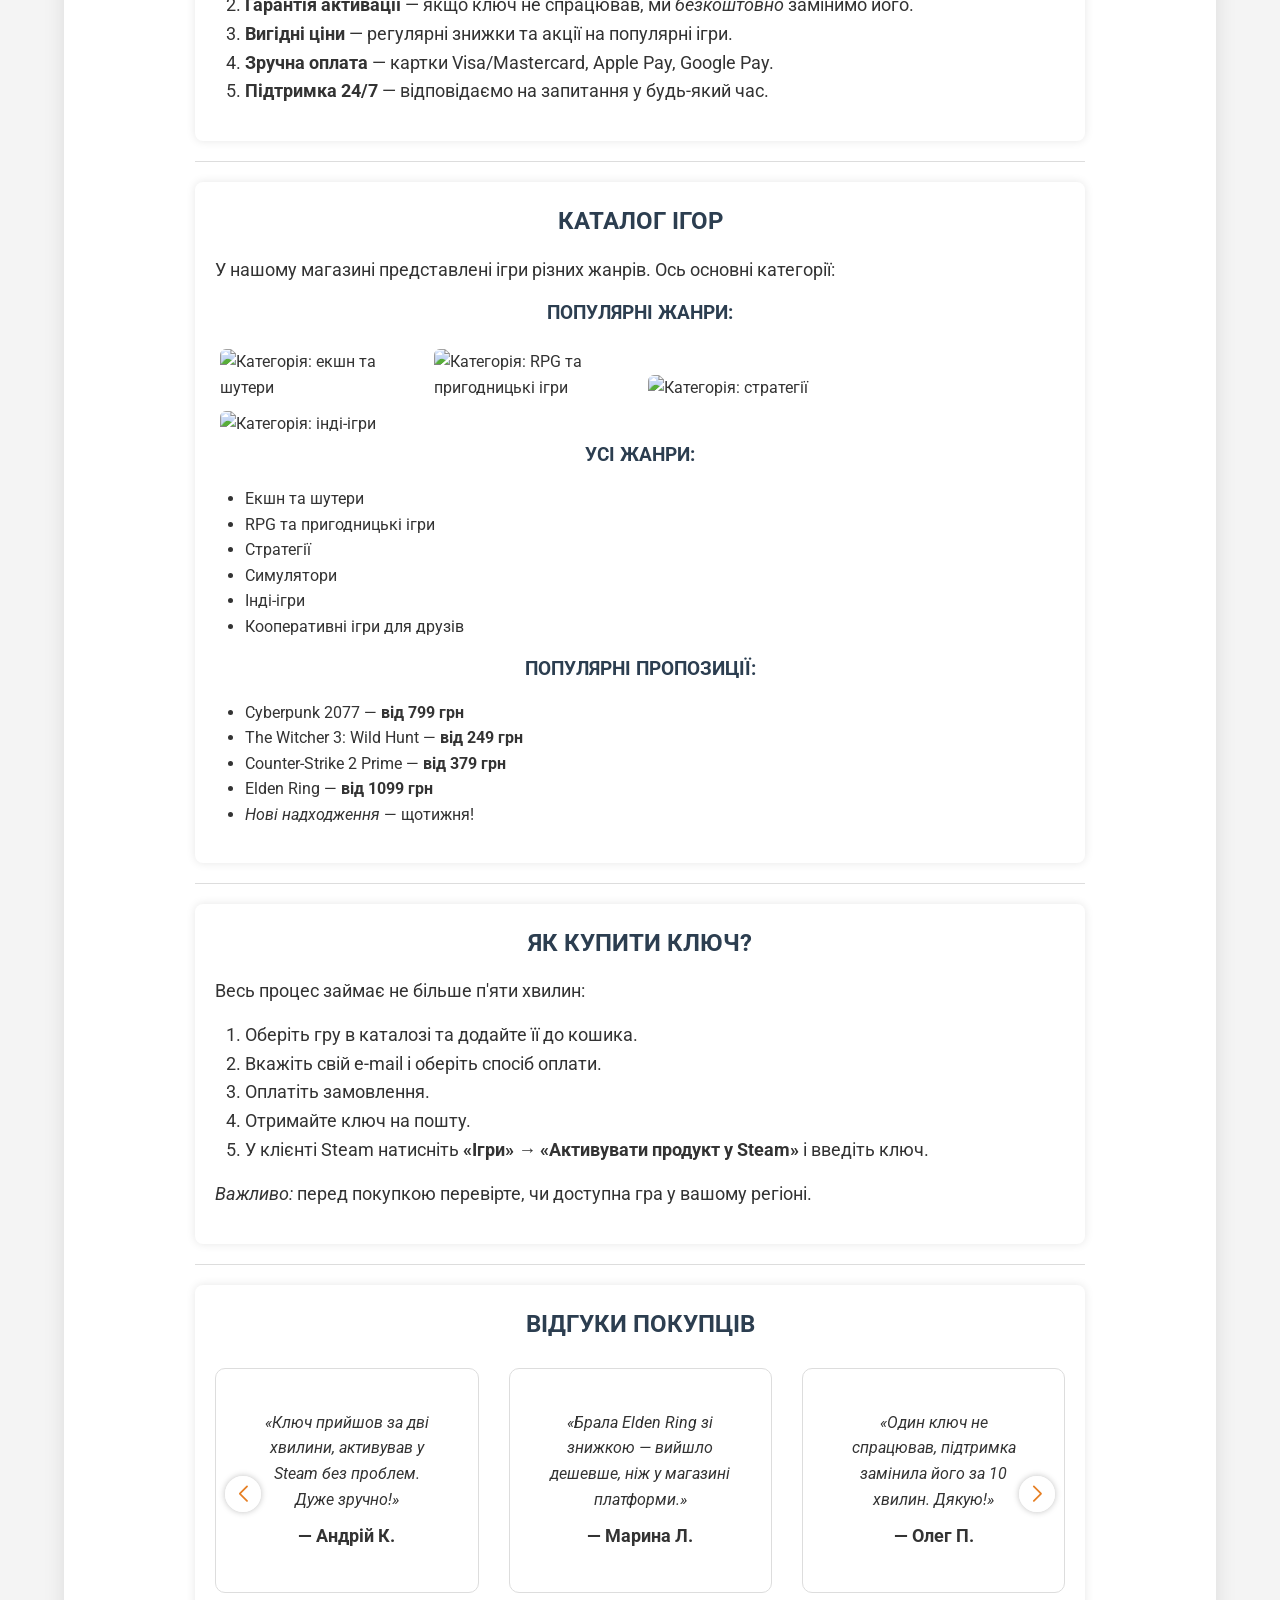
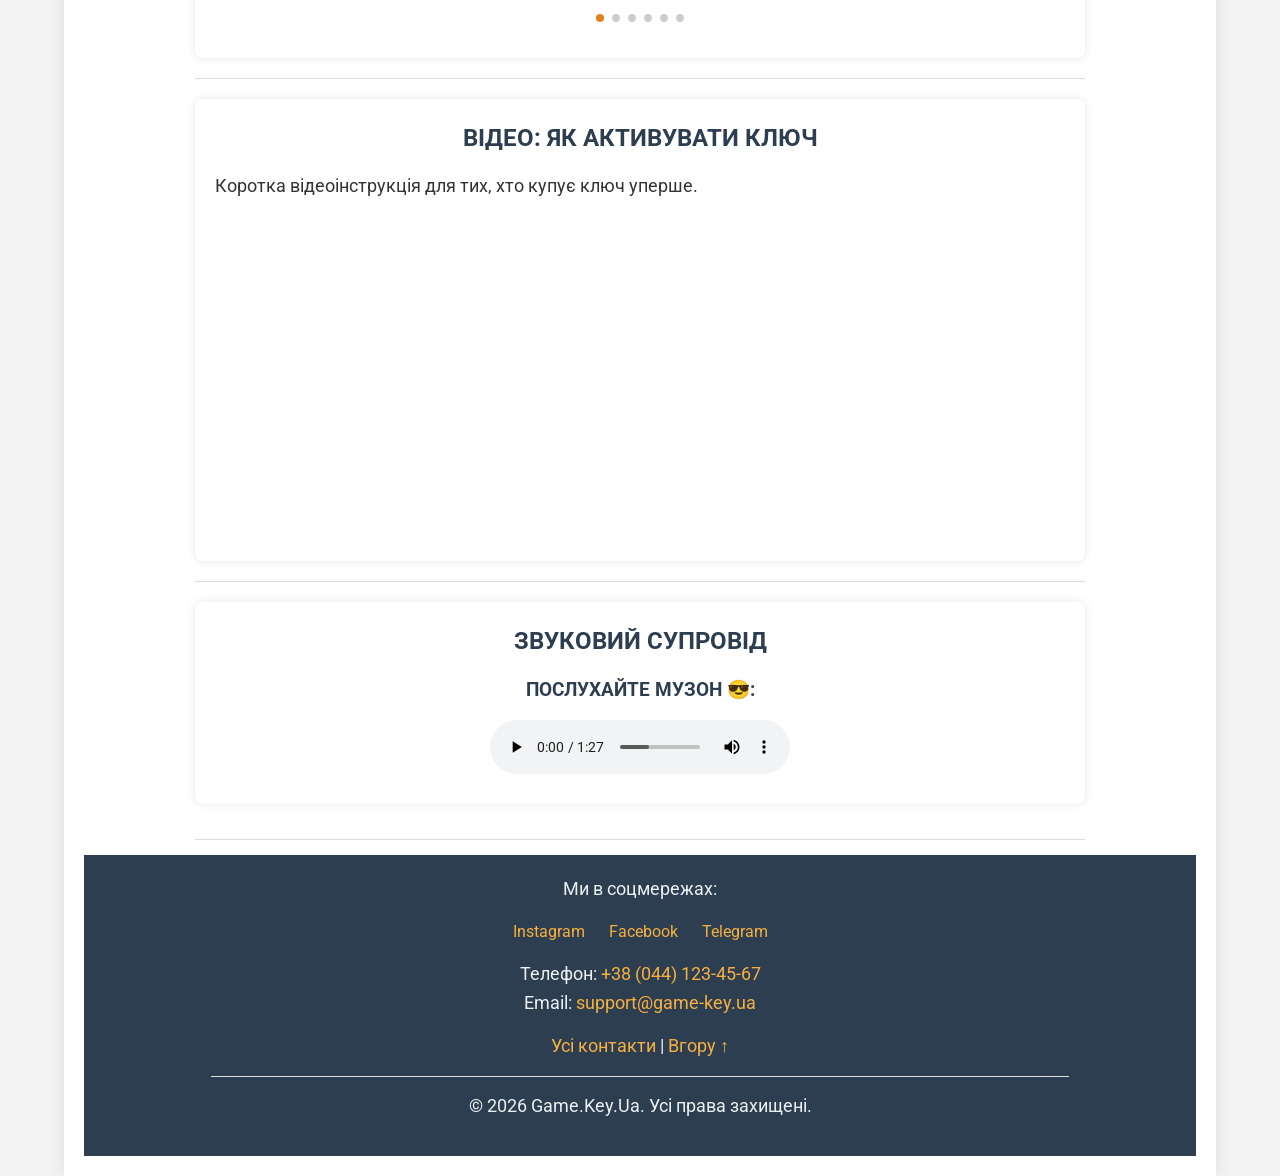
==== commit 754c16f4: "Modify audio section for better loading performance Updated audio section to preload metadata and co" ====
--- a/index.html
+++ b/index.html
@@ -347,11 +347,12 @@
 
         <hr>
 
-        <section class="about-section" id="audio">
+       <section class="about-section" id="audio">
             <h2>Звуковий супровід</h2>
             <h3>Послухайте музон 😎:</h3>
-            <audio controls>
-                <source src="music.mp3" type="audio/mpeg">
+
+                <audio controls preload="metadata">
+            <source src="./music.mp3" type="audio/mpeg">
                 Ваш браузер не підтримує аудіо.
             </audio>
         </section>
